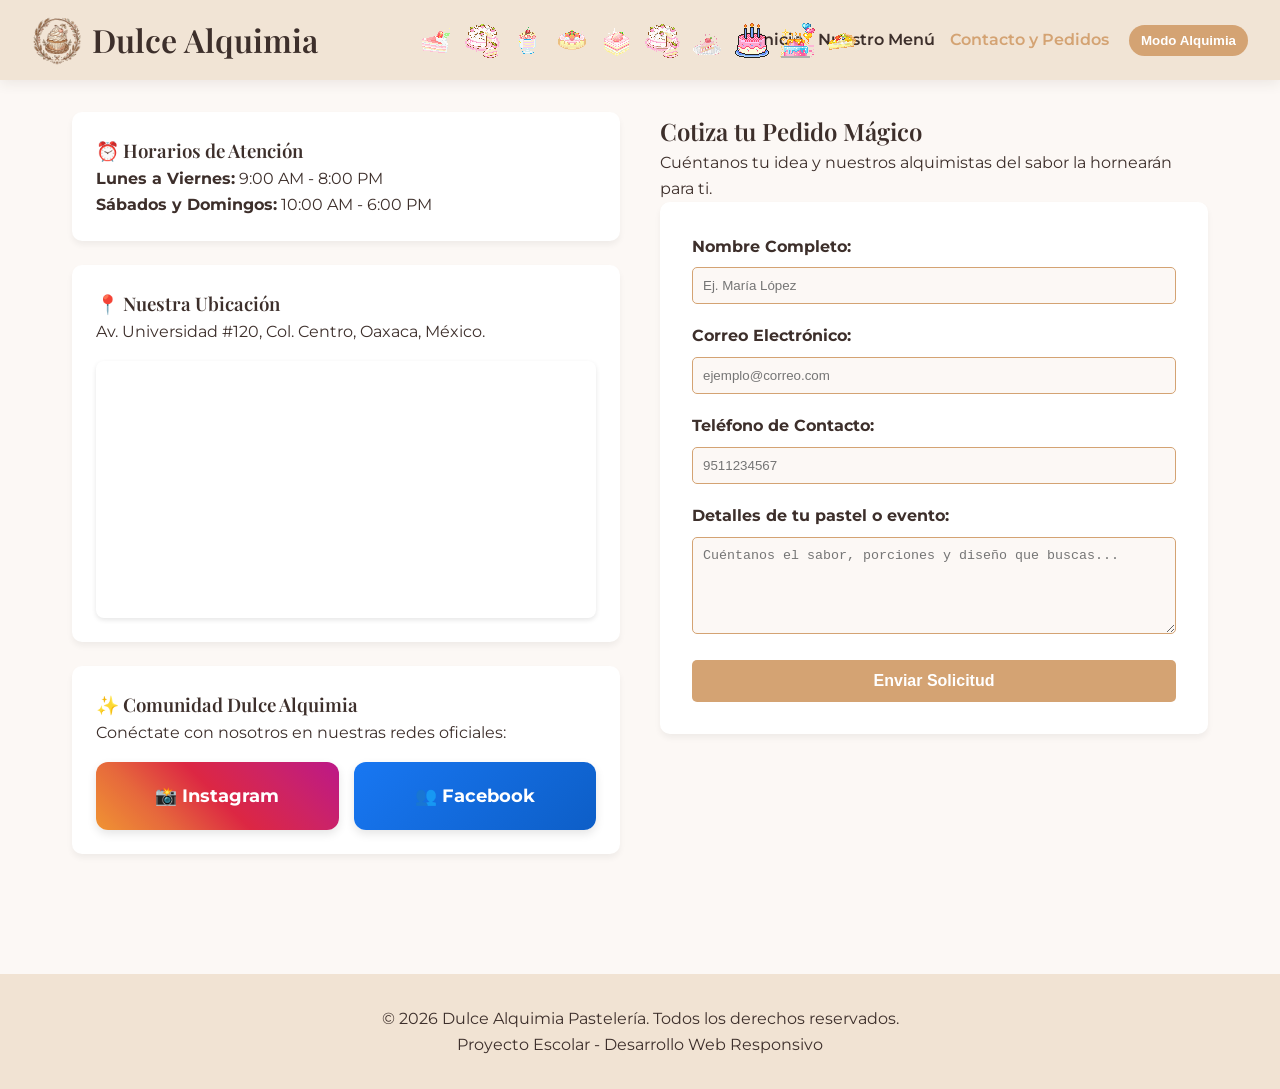
==== contacto.html @ 3d86c1a0 "Add files via upload" ====
<!DOCTYPE html>
<html lang="es">
<head>
    <meta charset="UTF-8">
    <meta name="viewport" content="width=device-width, initial-scale=1.0">
    <title>Contacto | Dulce Alquimia Pastelería</title>
    <link rel="preconnect" href="https://fonts.googleapis.com">
    <link rel="preconnect" href="https://fonts.gstatic.com" crossorigin>
    <link href="https://fonts.googleapis.com/css2?family=Montserrat:wght@400;600&family=Playfair+Display:ital,wght@0,600;1,400&display=swap" rel="stylesheet">
    <link rel="stylesheet" href="estilos.css">
    <script src="script.js" defer></script>
</head>
<body>

    <div class="lluvia-postres"></div>

    <header>
        <!-- Bloque Izquierdo: Logotipo -->
        <div class="logo-container">
            <img src="imagenes/logo.png" alt="Logotipo oficial de Dulce Alquimia Pastelería">
            <h1>Dulce Alquimia</h1>
        </div>

        <!-- BLOQUE CENTRAL AMPLADO: Vitrina de 10 GIFs locales en la barra -->
        <div class="vitrina-central">
            <img src="imagenes/postre1.gif" alt="Postre animado 1" class="gif-pixel">
            <img src="imagenes/postre2.gif" alt="Postre animado 2" class="gif-pixel">
            <img src="imagenes/postre3.gif" alt="Postre animado 3" class="gif-pixel">
            <img src="imagenes/postre4.gif" alt="Postre animado 4" class="gif-pixel">
            <img src="imagenes/postre5.gif" alt="Postre animado 5" class="gif-pixel">
            <img src="imagenes/postre6.gif" alt="Postre animado 6" class="gif-pixel">
            <img src="imagenes/postre7.gif" alt="Postre animado 7" class="gif-pixel">
            <img src="imagenes/postre8.gif" alt="Postre animado 8" class="gif-pixel">
            <img src="imagenes/postre9.gif" alt="Postre animado 9" class="gif-pixel">
            <img src="imagenes/postre10.gif" alt="Postre animado 10" class="gif-pixel">
        </div>

        <!-- Bloque Derecho: Enlaces de Navegación -->
        <nav>
            <ul>
                <li><a href="index.html">Inicio</a></li>
                <li><a href="menu.html">Nuestro Menú</a></li>
                <li><a href="contacto.html" class="active">Contacto y Pedidos</a></li>
            </ul>
            <button id="toggle-mode" class="btn-mode">Modo Alquimia</button>
        </nav>
    </header>

    <div class="wrapper-contenido">

        <main class="contacto-layout">
            <section class="info-negocio-col">
                <div class="bloque-info">
                    <h3>⏰ Horarios de Atención</h3>
                    <p><strong>Lunes a Viernes:</strong> 9:00 AM - 8:00 PM</p>
                    <p><strong>Sábados y Domingos:</strong> 10:00 AM - 6:00 PM</p>
                </div>

                <div class="bloque-info">
                    <h3>📍 Nuestra Ubicación</h3>
                    <p>Av. Universidad #120, Col. Centro, Oaxaca, México.</p>
                    <div class="mapa-contenedor">
                        <iframe src="https://www.google.com/maps/embed?pb=!1m18!1m12!1m3!1d3814.479262193262!2d-96.7233261!3d17.049109!2m3!1f0!2f0!3f0!3m2!1i1024!2i768!4f13.1!3m3!1m2!1s0x85c72216bf2ae665%3A0x7d022fa59da5e486!2sAv.%20Universidad%2C%20Oaxaca%20de%20Ju%C3%A1rez%2C%20Oax.!5e0!3m2!1ses-419!2smx!4v1710000000000!5m2!1ses-419!2smx" width="100%" height="250" style="border:0;" allowfullscreen="" loading="lazy" referrerpolicy="no-referrer-when-downgrade"></iframe>
                    </div>
                </div>

                <div class="bloque-info">
                    <h3>✨ Comunidad Dulce Alquimia</h3>
                    <p>Conéctate con nosotros en nuestras redes oficiales:</p>
                    <div class="grid-redes-mejorado">
                        <a href="https://www.instagram.com" target="_blank" class="card-red insta">
                            <span>📸 Instagram</span>
                        </a>
                        <a href="https://www.facebook.com" target="_blank" class="card-red face">
                            <span>👥 Facebook</span>
                        </a>
                    </div>
                </div>
            </section>

            <section class="formulario-col">
                <h2>Cotiza tu Pedido Mágico</h2>
                <p>Cuéntanos tu idea y nuestros alquimistas del sabor la hornearán para ti.</p>

                <form action="#" method="POST" class="formulario-contacto">
                    <div class="form-group">
                        <label for="nombre">Nombre Completo:</label>
                        <input type="text" id="nombre" name="nombre" placeholder="Ej. María López" required>
                    </div>

                    <div class="form-group">
                        <label for="correo">Correo Electrónico:</label>
                        <input type="email" id="correo" name="correo" placeholder="ejemplo@correo.com" required>
                    </div>

                    <div class="form-group">
                        <label for="telefono">Teléfono de Contacto:</label>
                        <input type="tel" id="telefono" name="telefono" placeholder="9511234567">
                    </div>

                    <div class="form-group">
                        <label for="mensaje">Detalles de tu pastel o evento:</label>
                        <textarea id="mensaje" name="mensaje" rows="5" placeholder="Cuéntanos el sabor, porciones y diseño que buscas..." required></textarea>
                    </div>

                    <button type="submit" class="btn-submit">Enviar Solicitud</button>
                </form>
            </section>
        </main>

    </div>

    <footer>
        <p>&copy; 2026 Dulce Alquimia Pastelería. Todos los derechos reservados.</p>
        <p>Proyecto Escolar - Desarrollo Web Responsivo</p>
    </footer>

</body>
</html>
---- estilos.css ----
/* ==========================================================================
   1. ESTILOS BASE Y TIPOGRAFÍA
   ========================================================================== */
* {
    margin: 0;
    padding: 0;
    box-sizing: border-box;
}

body {
    font-family: 'Montserrat', sans-serif;
    background-color: #fcf8f5; 
    color: #3d2f2b;           
    transition: background-color 0.4s ease, color 0.4s ease;
    line-height: 1.6;
}

h1, h2, h3, h4 {
    font-family: 'Playfair Display', serif;
    font-weight: 600;
}

/* ==========================================================================
   FORZADO DE MODO OSCURO GLOBAL STICKY
   ========================================================================== */
body.dark-mode {
    background-color: #1a1216 !important; 
    color: #f5ebe6 !important;           
}

body.dark-mode header {
    background-color: rgba(45, 31, 39, 0.95) !important; 
}

body.dark-mode nav ul li a {
    color: #f5ebe6 !important;
}

body.dark-mode .btn-mode {
    background-color: #e9c46a !important;
    color: #1a1216 !important;
}

body.dark-mode .gif-pixel {
    opacity: 1;
    filter: drop-shadow(0 0 6px rgba(233, 196, 106, 0.7)); /* Encendido de neón oro en la pasarela */
}

body.dark-mode .nuestra-historia,
body.dark-mode .redes-sociales {
    background-color: #2d1f27 !important;
}

body.dark-mode .producto-card,
body.dark-mode .bloque-info,
body.dark-mode .formulario-contacto,
body.dark-mode .modal-contenido,
body.dark-mode .postre-semana-card {
    background-color: #251b20 !important;
}

body.dark-mode .form-group input, 
body.dark-mode .form-group textarea {
    border: 1px solid #e9c46a !important;
    background-color: #1a1216 !important;
    color: #f5ebe6 !important;
}

body.dark-mode .btn-submit {
    background-color: #e9c46a !important;
    color: #1a1216 !important;
}

body.dark-mode .etiqueta-precio {
    background-color: #e9c46a !important;
    color: #1a1216 !important;
}

body.dark-mode .categoria,
body.dark-mode .categoria-especial {
    background-color: #2d1f27 !important;
    color: #e9c46a !important;
}

body.dark-mode .postre-badge {
    background-color: #e9c46a !important;
    color: #1a1216 !important;
}

body.dark-mode .precio-semana {
    color: #f5ebe6 !important;
}

body.dark-mode .descripcion-especial {
    color: #e2d4cc !important;
}

body.dark-mode .btn-cotizar-especial {
    background-color: #e9c46a !important;
    color: #1a1216 !important;
}

body.dark-mode .btn-cotizar-especial:hover {
    background-color: #f5ebe6 !important;
    color: #1a1216 !important;
}

body.dark-mode .insta-overlay {
    background-color: rgba(26, 18, 22, 0.8) !important;
}

body.dark-mode .insta-overlay span {
    color: #e9c46a !important;
}

body.dark-mode .cerrar-modal {
    color: #f5ebe6 !important;
}

body.dark-mode footer {
    background-color: #2d1f27 !important;
}

body.dark-mode .hero-overlay {
    background-color: rgba(26, 18, 22, 0.7) !important; 
}

body.dark-mode .subtitulo {
    color: #e2d4cc !important;
}

/* ==========================================================================
   2. MENÚ DE NAVEGACIÓN SUPERIOR CON PASARELA CENTRAL DE 10 GIFs PIXELART
   ========================================================================== */
.wrapper-contenido {
    margin-top: 80px;
}

header {
    background-color: rgba(241, 227, 211, 0.95); 
    backdrop-filter: blur(10px); 
    padding: 1rem 2rem;
    display: flex;             
    justify-content: space-between; 
    align-items: center;       
    transition: all 0.4s ease;
    box-shadow: 0 4px 12px rgba(61, 47, 43, 0.08);
    position: fixed;
    top: 0;
    left: 0;
    width: 100%;
    height: 80px;
    z-index: 999;
}

.logo-container {
    display: flex;             
    align-items: center;
    gap: 10px;
}

.logo-container img {
    width: 50px;
    height: 50px;
    object-fit: cover;
    border-radius: 50%;
}


/* --- ARQUITECTURA MAESTRA DE LA REFUERZO CENTRAL DE 10 GIFs --- */
.vitrina-central {
    display: flex;
    justify-content: center;
    align-items: center;
    gap: 10px; /* Estrechamos ligeramente el gap horizontal para encajar las 10 piezas limpiamente */
    position: absolute;
    left: 50%;
    transform: translateX(-50%); 
    height: 100%;
    max-width: 45%; /* Evita que choque con los laterales en pantallas medianas */
    pointer-events: none; 
}

.gif-pixel {
    width: 35px; /* Ajustamos el tamaño a 35px para una visualización perfectamente proporcionada */
    height: 35px;
    object-fit: contain;
    image-rendering: pixelated; 
    opacity: 0.85; 
    transition: all 0.4s ease;
}

/* Ondulación de vaivén escalonada para que los 10 postres bailen armónicamente */
.gif-pixel:nth-child(1)  { animation: flotadoVitrina 3s ease-in-out infinite; }
.gif-pixel:nth-child(2)  { animation: flotadoVitrina 3.2s ease-in-out infinite; animation-delay: 0.2s; }
.gif-pixel:nth-child(3)  { animation: flotadoVitrina 3s ease-in-out infinite; animation-delay: 0.4s; }
.gif-pixel:nth-child(4)  { animation: flotadoVitrina 3.4s ease-in-out infinite; animation-delay: 0.6s; }
.gif-pixel:nth-child(5)  { animation: flotadoVitrina 3s ease-in-out infinite; animation-delay: 0.8s; }
.gif-pixel:nth-child(6)  { animation: flotadoVitrina 3.2s ease-in-out infinite; animation-delay: 1s; }
.gif-pixel:nth-child(7)  { animation: flotadoVitrina 3s ease-in-out infinite; animation-delay: 1.2s; }
.gif-pixel:nth-child(8)  { animation: flotadoVitrina 3.4s ease-in-out infinite; animation-delay: 1.4s; }
.gif-pixel:nth-child(9)  { animation: flotadoVitrina 3s ease-in-out infinite; animation-delay: 1.6s; }
.gif-pixel:nth-child(10) { animation: flotadoVitrina 3.2s ease-in-out infinite; animation-delay: 1.8s; }

@keyframes flotadoVitrina {
    0% { transform: translateY(0px); }
    50% { transform: translateY(5px); }
    100% { transform: translateY(0px); }
}

nav {
    display: flex;             
    align-items: center;
    gap: 20px;
}

nav ul {
    display: flex;             
    list-style: none;
    gap: 15px;
}

nav ul li a {
    text-decoration: none;
    color: #3d2f2b;
    font-weight: 600;
    transition: all 0.4s ease;
}

nav ul li a:hover, nav ul li a.active {
    color: #d4a373; 
}

.btn-mode {
    background-color: #d4a373;
    color: #ffffff;
    border: none;
    padding: 8px 12px;
    border-radius: 20px;
    cursor: pointer;
    font-weight: bold;
    transition: all 0.4s ease;
}

/* ==========================================================================
   3. SECCIÓN HERO CON EFECTO PARALLAX INTERACTIVO
   ========================================================================== */
.hero-background {
    background-image: url('https://images.unsplash.com/photo-1509440159596-0249088772ff?w=1400&auto=format&fit=crop&q=80');
    background-size: cover;
    background-position: center;
    background-attachment: fixed; 
    width: 100%;
    min-height: 450px;
    display: flex;
    align-items: center;
    justify-content: center;
}

.hero-overlay {
    background-color: rgba(61, 47, 43, 0.6); 
    width: 100%;
    height: 100%;
    min-height: 450px;
    display: flex;
    flex-direction: column;
    align-items: center;
    justify-content: center;
    text-align: center;
    padding: 2rem;
}

.titulo-encantado {
    font-size: 3.5rem;
    font-style: italic; 
    color: #fcf8f5; 
    margin-bottom: 1rem;
    text-shadow: 0 2px 4px rgba(0,0,0,0.5);
}

.subtitulo {
    font-size: 1.3rem;
    max-width: 800px;
    margin: 0 auto 2rem auto;
    color: #5c4a45; 
    text-shadow: none; 
}

.hero-overlay .subtitulo {
    color: #f1e3d3;
    text-shadow: 0 1px 3px rgba(0,0,0,0.5);
}

.btn {
    display: inline-block;
    background-color: #d4a373;
    color: #ffffff;
    padding: 12px 25px;
    text-decoration: none;
    border-radius: 5px;
    font-weight: bold;
    transition: all 0.4s ease;
    box-shadow: 0 4px 6px rgba(0,0,0,0.2);
}

.btn:hover {
    opacity: 0.9;
    transform: translateY(-2px);
}

/* ==========================================================================
   4. COMPONENTE: EL POSTRE DE LA SEMANA
   ========================================================================== */
.postre-semana-container {
    position: relative;
    margin: 4rem auto;
    max-width: 1100px;
}

.postre-badge {
    position: absolute;
    top: -15px;
    left: 20px;
    background-color: #d4a373;
    color: #ffffff;
    padding: 6px 15px;
    border-radius: 20px;
    font-weight: bold;
    font-size: 0.9rem;
    z-index: 10;
    box-shadow: 0 4px 8px rgba(0,0,0,0.1);
    letter-spacing: 1px;
}

.postre-semana-card {
    display: flex;
    background-color: #ffffff;
    border-radius: 15px;
    overflow: hidden;
    box-shadow: 0 4px 20px rgba(0,0,0,0.05);
    transition: all 0.4s ease;
}

.postre-semana-img {
    flex: 1.2;
    min-height: 380px;
    overflow: hidden;
}

.postre-semana-img img {
    width: 100%;
    height: 100%;
    object-fit: cover;
    transition: transform 0.6s ease;
}

.postre-semana-card:hover .postre-semana-img img {
    transform: scale(1.05);
}

.postre-semana-info {
    flex: 1;
    padding: 3rem;
    display: flex;
    flex-direction: column;
    justify-content: center;
}

.categoria-especial {
    font-size: 0.85rem;
    text-transform: uppercase;
    color: #d4a373;
    font-weight: bold;
    letter-spacing: 2px;
    margin-bottom: 0.5rem;
}

.descripcion-especial {
    margin: 1rem 0 1.5rem 0;
    color: #5c4a45;
    font-size: 1rem;
    line-height: 1.7;
}

.postre-meta {
    display: flex;
    align-items: center;
    gap: 20px;
    margin-bottom: 2rem;
}

.precio-semana {
    font-size: 2rem;
    font-weight: bold;
    color: #3d2f2b;
    font-family: 'Playfair Display', serif;
}

.disponibilidad {
    font-size: 0.85rem;
    color: #a39185;
    font-style: italic;
}

.btn-cotizar-especial {
    display: inline-block;
    text-align: center;
    background-color: #3d2f2b;
    color: #ffffff;
    text-decoration: none;
    padding: 12px 25px;
    border-radius: 5px;
    font-weight: bold;
    transition: all 0.3s ease;
}

.btn-cotizar-especial:hover {
    background-color: #d4a373;
    transform: translateY(-2px);
}

/* ==========================================================================
   5. COMPONENTE: MOMENTOS ALQUIMIA (GRID ESTILO INSTAGRAM)
   ========================================================================== */
.momentos-seccion {
    margin: 5rem auto;
    max-width: 1200px;
    text-align: center;
}

.instagram-grid {
    display: grid;
    grid-template-columns: repeat(4, 1fr);
    gap: 20px;
    margin-top: 2.5rem;
}

.insta-item {
    position: relative;
    border-radius: 12px;
    overflow: hidden;
    height: 280px;
    box-shadow: 0 4px 10px rgba(0,0,0,0.05);
}

.insta-item img {
    width: 100%;
    height: 100%;
    object-fit: cover;
    transition: transform 0.5s ease;
}

.insta-overlay {
    position: absolute;
    top: 0;
    left: 0;
    width: 100%;
    height: 100%;
    background-color: rgba(61, 47, 43, 0.7);
    display: flex;
    align-items: center;
    justify-content: center;
    opacity: 0;
    transition: opacity 0.4s ease;
    padding: 1rem;
}

.insta-overlay span {
    color: #ffffff;
    font-weight: 600;
    font-size: 1.1rem;
    transform: translateY(20px);
    transition: transform 0.4s ease;
}

.insta-item:hover img {
    transform: scale(1.1);
}

.insta-item:hover .insta-overlay {
    opacity: 1;
}

.insta-item:hover .insta-overlay span {
    transform: translateY(0);
}

/* ==========================================================================
   6. HISTORIA Y SECCIONES INTERNAS
   ========================================================================== */
.nuestra-historia {
    background-color: #f1e3d3;
    padding: 3rem 2rem;
    border-radius: 10px;
    margin: 3rem auto;
    text-align: center;
    max-width: 1200px;
}

.historia-contenido p {
    max-width: 800px;
    margin: 1rem auto;
    font-size: 1.1rem;
}

.img-historia {
    width: 100%;
    max-height: 450px;
    object-fit: cover;
    border-radius: 8px;
    margin-top: 1.5rem;
    box-shadow: 0 4px 10px rgba(0,0,0,0.1);
}

/* ==========================================================================
   7. MAQUETACIÓN CON CSS GRID (Cuadrícula de Catálogo)
   ========================================================================== */
main {
    padding: 2rem;
    max-width: 1200px;
    margin: 0 auto;
}

.productos-container {
    display: grid;            
    grid-template-columns: 50% 50%; 
    gap: 30px;                
    position: relative;
    z-index: 2;
    margin-top: 0 !important;
}

.grid-destacados {
    display: grid;            
    grid-template-columns: 50% 50%; 
    gap: 30px;                
    margin-top: 2rem;
}

.producto-card {
    background-color: #ffffff; 
    border-radius: 10px;
    padding: 1.5rem;
    box-shadow: 0 4px 6px rgba(0,0,0,0.05);
    transition: all 0.4s ease;
}

.img-container {
    position: relative;
    width: 100%;
    height: 250px;
    overflow: hidden; 
    border-radius: 8px;
    margin-bottom: 1rem;
}

.img-container img {
    width: 100%;
    height: 100%;
    object-fit: cover;        
    transition: transform 0.5s ease;
}

.producto-card:hover img {
    transform: scale(1.15); 
}

.producto-card:hover {
    box-shadow: 0 8px 16px rgba(61, 47, 43, 0.2);
    transform: translateY(-5px);
}

.etiqueta-precio {
    position: absolute;
    top: 10px;
    right: 10px;
    background-color: #3d2f2b;
    color: #ffffff;
    padding: 5px 10px;
    border-radius: 20px;
    font-size: 0.9rem;
    font-weight: bold;
}

.categoria {
    display: inline-block;
    font-size: 0.8rem;
    text-transform: uppercase;
    letter-spacing: 1px;
    background-color: #f1e3d3;
    padding: 3px 8px;
    border-radius: 3px;
    margin-bottom: 0.5rem;
    font-weight: 600;
}

.btn-cotizar {
    display: block;
    text-align: center;
    background-color: transparent;
    color: #d4a373;
    border: 2px solid #d4a373;
    padding: 8px;
    border-radius: 5px;
    text-decoration: none;
    margin-top: 1rem;
    font-weight: bold;
    transition: all 0.3s ease;
}

.btn-cotizar:hover {
    background-color: #d4a373;
    color: #ffffff;
}

/* ==========================================================================
   8. FORMULARIO Y CONTACTO LAYOUT
   ========================================================================== */
.contacto-layout {
    display: flex;
    gap: 40px;
    margin-top: 2rem;
}

.info-negocio-col, .formulario-col {
    flex: 1; 
}

.bloque-info {
    background-color: #ffffff;
    padding: 1.5rem;
    border-radius: 10px;
    margin-bottom: 1.5rem;
    box-shadow: 0 4px 6px rgba(0,0,0,0.05);
}

.mapa-contenedor {
    margin-top: 1rem;
    border-radius: 8px;
    overflow: hidden;
    box-shadow: 0 2px 5px rgba(0,0,0,0.1);
}

.grid-redes-mejorado {
    display: flex;
    gap: 15px;
    margin-top: 1rem;
}

.card-red {
    flex: 1;
    text-align: center;
    padding: 20px 15px;
    text-decoration: none;
    color: #ffffff !important;
    font-weight: bold;
    font-size: 1.1rem;
    border-radius: 12px;
    display: flex;
    align-items: center;
    justify-content: center;
    transition: transform 0.4s cubic-bezier(0.175, 0.885, 0.32, 1.275), box-shadow 0.4s ease;
    box-shadow: 0 4px 10px rgba(0,0,0,0.1);
}

.insta { background: linear-gradient(45deg, #f09433 0%, #e6683c 25%, #dc2743 50%, #cc2366 75%, #bc1888 100%); }
.face { background: linear-gradient(135deg, #1877f2 0%, #0d5ec7 100%); }

.card-red:hover {
    transform: translateY(-8px) scale(1.03);
    box-shadow: 0 12px 20px rgba(0, 0, 0, 0.25);
}

.formulario-contacto {
    background-color: #ffffff;
    padding: 2rem;
    border-radius: 10px;
    box-shadow: 0 4px 6px rgba(0,0,0,0.05);
}

.form-group {
    margin-bottom: 1.2rem;
}

.form-group label {
    display: block;
    margin-bottom: 0.5rem;
    font-weight: bold;
}

.form-group input, .form-group textarea {
    width: 100%;
    padding: 10px;
    border: 1px solid #d4a373;
    border-radius: 5px;
    background-color: #fcf8f5;
    color: #3d2f2b;
}

.btn-submit {
    background-color: #d4a373;
    color: #ffffff;
    border: none;
    padding: 12px 20px;
    width: 100%;
    border-radius: 5px;
    cursor: pointer;
    font-size: 1rem;
    font-weight: bold;
}

.alerta-exito {
    background-color: #e8f5e9; 
    color: #2e7d32;           
    padding: 1rem;
    border-left: 5px solid #4caf50;
    border-radius: 4px;
    margin-bottom: 1.5rem;
    text-align: center;
    transition: opacity 0.5s ease;
}

/* ==========================================================================
   9. MODAL INTERACTIVO Y MINI GALERÍA
   ========================================================================== */
.modal-oculto {
    display: none; 
}

.modal-activo {
    display: flex; 
    position: fixed;
    z-index: 1001; 
    left: 0;
    top: 0;
    width: 100%;
    height: 100%;
    background-color: rgba(0,0,0,0.8); 
    align-items: center;
    justify-content: center;
}

.modal-contenido {
    background-color: #ffffff;
    padding: 2rem;
    border-radius: 10px;
    max-width: 500px;
    width: 90%;
    text-align: center;
    position: relative;
    box-shadow: 0 5px 15px rgba(0,0,0,0.3);
}

.cerrar-modal {
    position: absolute;
    top: 10px;
    right: 15px;
    font-size: 2rem;
    cursor: pointer;
    color: #3d2f2b;
    font-weight: bold;
}

#modal-img {
    width: 100%;
    max-height: 250px;
    object-fit: cover;
    border-radius: 8px;
    margin-bottom: 0.5rem;
}

.modal-galeria {
    display: flex;
    justify-content: center;
    gap: 10px;
    margin: 5px 0 15px 0;
}

.modal-galeria img {
    width: 60px;
    height: 60px;
    object-fit: cover;
    border-radius: 4px;
    cursor: pointer;
    border: 2px solid transparent;
    transition: all 0.3s ease;
}

.modal-galeria img:hover {
    border-color: #d4a373;
    transform: scale(1.05);
}

.precio-destacado {
    font-size: 1.5rem;
    color: #d4a373;
    font-weight: bold;
    margin-bottom: 1rem;
}

footer {
    text-align: center;
    padding: 2rem;
    background-color: #f1e3d3;
    margin-top: 4rem;
    transition: all 0.4s ease;
}

/* ==========================================================================
   10. BOTONES DE FILTRO DINÁMICO
   ========================================================================== */
.filtro-categorias {
    display: flex;
    justify-content: center;
    gap: 15px;
    margin: 2rem 0;
    flex-wrap: wrap;
}

.btn-filtro {
    background-color: transparent;
    color: #d4a373;
    border: 2px solid #d4a373;
    padding: 8px 18px;
    border-radius: 25px;
    cursor: pointer;
    font-weight: bold;
    font-family: 'Montserrat', sans-serif;
    transition: all 0.3s ease;
}

.btn-filtro:hover, .btn-filtro.activo {
    background-color: #d4a373;
    color: #ffffff;
    transform: scale(1.05);
}

body.dark-mode .btn-filtro {
    color: #e9c46a;
    border-color: #e9c46a;
}

body.dark-mode .btn-filtro:hover, body.dark-mode .btn-filtro.activo {
    background-color: #e9c46a;
    color: #1a1216;
}

.tarjeta-oculta {
    display: none !important;
}

/* ==========================================================================
   11. FONDO DE PARTÍCULAS ANIMADAS EN CSS PURO (MENÚ.HTML)
   ========================================================================== */
.escenario-animado {
    position: relative;
    width: 100%;
    background-color: #fcf8f5; 
    border-radius: 15px;
    padding: 2rem;
    overflow: hidden;
    transition: background-color 0.4s ease;
}

body.dark-mode .escenario-animado {
    background-color: #1a1216;
}

.particulas-css {
    position: absolute;
    top: 0;
    left: 0;
    width: 100%;
    height: 200%; 
    background-image: 
        radial-gradient(circle, rgba(212, 163, 115, 0.3) 2px, transparent 4px),
        radial-gradient(circle, rgba(233, 196, 106, 0.25) 3px, transparent 6px),
        radial-gradient(circle, rgba(212, 163, 115, 0.15) 1px, transparent 3px);
    background-size: 400px 400px;
    background-position: 0 0, 200px 200px, 100px 300px;
    animation: flotarMagia 25s linear infinite;
    pointer-events: none; 
    z-index: 1;
}

body.dark-mode .particulas-css {
    background-image: 
        radial-gradient(circle, rgba(239, 196, 106, 0.4) 2px, transparent 4px),
        radial-gradient(circle, rgba(245, 235, 230, 0.3) 3px, transparent 6px),
        radial-gradient(circle, rgba(233, 196, 106, 0.2) 1px, transparent 3px);
}

@keyframes flotarMagia {
    from { transform: translateY(0); }
    to { transform: translateY(-400px); }
}

/* ==========================================================================
   12. RESPONSIVIDAD GENERAL (Media Queries)
   ========================================================================== */
@media (max-width: 1050px) {
    .vitrina-central {
        display: none !important; /* Esconde los 10 GIFs en portátiles compactos antes de colisionar */
    }
}

@media (max-width: 900px) {
    .postre-semana-card {
        flex-direction: column;
    }
    .postre-semana-img {
        min-height: 250px;
    }
    .instagram-grid {
        grid-template-columns: repeat(2, 1fr); 
    }
}

@media (max-width: 768px) {
    header {
        flex-direction: column; 
        height: auto; 
        padding: 1rem;
    }
    .wrapper-contenido {
        margin-top: 140px; 
    }
    .contacto-layout {
        flex-direction: column; 
    }
}

@media (max-width: 500px) {
    header {
        position: static; 
    }
    .wrapper-contenido {
        margin-top: 0;
    }
    nav {
        flex-direction: column;
        gap: 10px;
    }
    nav ul {
        flex-direction: column; 
        text-align: center;
    }
    .productos-container, .grid-destacados {
        grid-template-columns: 100%; 
    }
    .titulo-encantado {
        font-size: 2.2rem;
    }
    .instagram-grid {
        grid-template-columns: 100%; 
    }
    .postre-semana-info {
        padding: 1.5rem;
    }
    .hero-background {
        background-attachment: scroll !important; 
    }
}
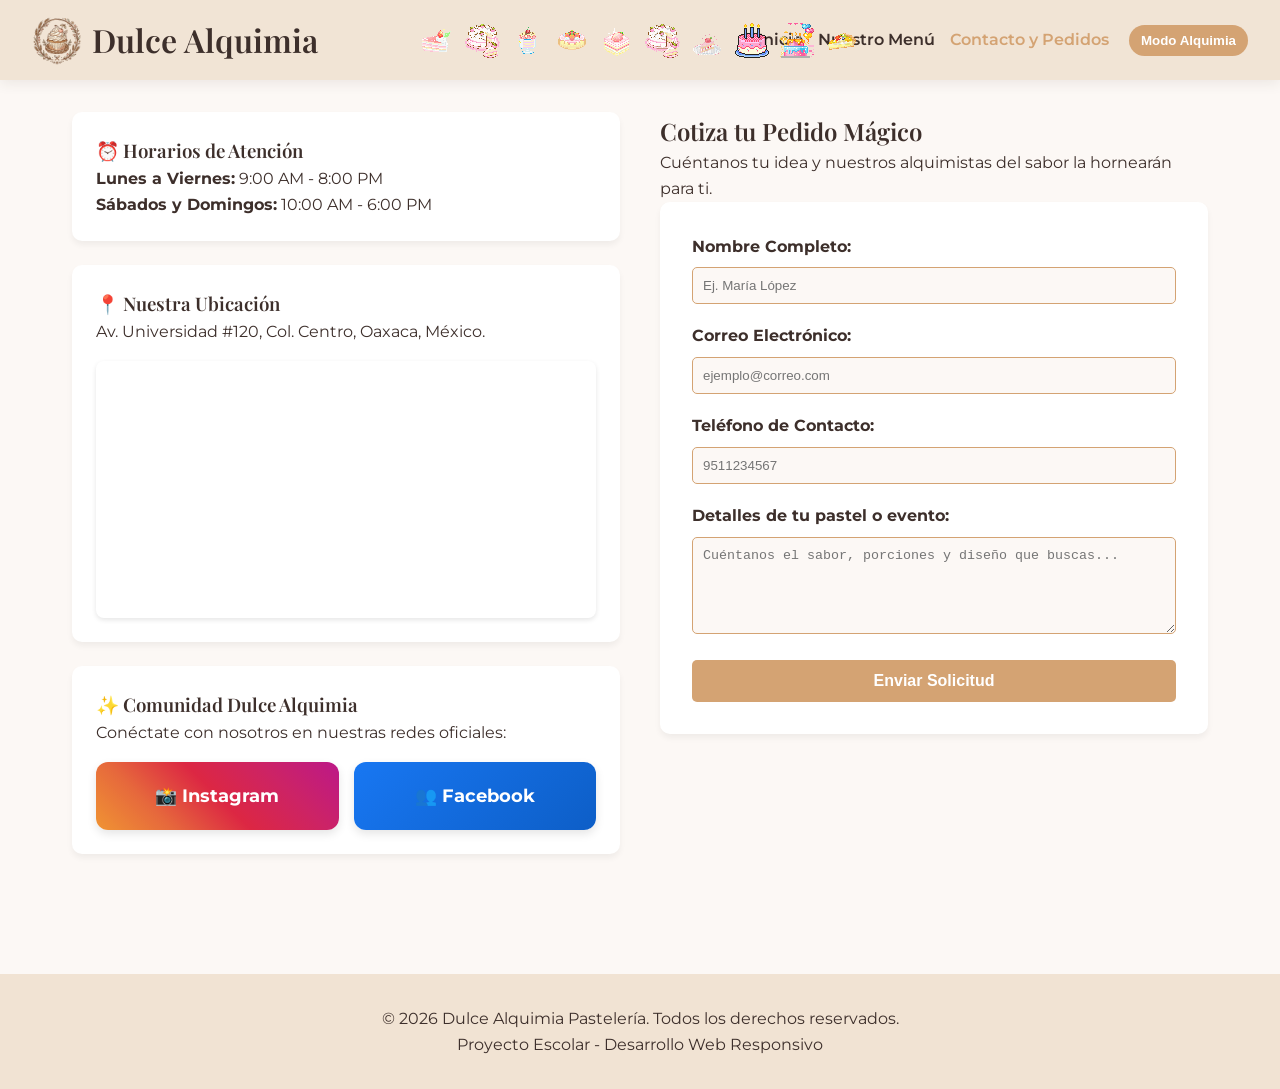
==== commit 1d793ba5: "Add files via upload" ====
--- a/contacto.html
+++ b/contacto.html
@@ -2,8 +2,9 @@
 <html lang="es">
 <head>
     <meta charset="UTF-8">
+    <link rel="icon" type="image/png" href="imagenes/logo.png">
     <meta name="viewport" content="width=device-width, initial-scale=1.0">
-    <title>Contacto | Dulce Alquimia Pastelería</title>
+    <title>Dulce Alquimia | Contacto y Pedidos</title>
     <link rel="preconnect" href="https://fonts.googleapis.com">
     <link rel="preconnect" href="https://fonts.gstatic.com" crossorigin>
     <link href="https://fonts.googleapis.com/css2?family=Montserrat:wght@400;600&family=Playfair+Display:ital,wght@0,600;1,400&display=swap" rel="stylesheet">
@@ -21,7 +22,7 @@
             <h1>Dulce Alquimia</h1>
         </div>
 
-        <!-- BLOQUE CENTRAL AMPLADO: Vitrina de 10 GIFs locales en la barra -->
+        <!-- BLOQUE CENTRAL: Vitrina de 10 GIFs locales en la barra -->
         <div class="vitrina-central">
             <img src="imagenes/postre1.gif" alt="Postre animado 1" class="gif-pixel">
             <img src="imagenes/postre2.gif" alt="Postre animado 2" class="gif-pixel">
--- a/estilos.css
+++ b/estilos.css
@@ -43,7 +43,7 @@
 
 body.dark-mode .gif-pixel {
     opacity: 1;
-    filter: drop-shadow(0 0 6px rgba(233, 196, 106, 0.7)); /* Encendido de neón oro en la pasarela */
+    filter: drop-shadow(0 0 6px rgba(233, 196, 106, 0.7)); 
 }
 
 body.dark-mode .nuestra-historia,
@@ -166,23 +166,22 @@
     border-radius: 50%;
 }
 
-
-/* --- ARQUITECTURA MAESTRA DE LA REFUERZO CENTRAL DE 10 GIFs --- */
+/* Pasarela de 10 GIFs Fijos en Computadora */
 .vitrina-central {
     display: flex;
     justify-content: center;
     align-items: center;
-    gap: 10px; /* Estrechamos ligeramente el gap horizontal para encajar las 10 piezas limpiamente */
+    gap: 10px; 
     position: absolute;
     left: 50%;
     transform: translateX(-50%); 
     height: 100%;
-    max-width: 45%; /* Evita que choque con los laterales en pantallas medianas */
+    max-width: 45%; 
     pointer-events: none; 
 }
 
 .gif-pixel {
-    width: 35px; /* Ajustamos el tamaño a 35px para una visualización perfectamente proporcionada */
+    width: 35px; 
     height: 35px;
     object-fit: contain;
     image-rendering: pixelated; 
@@ -190,7 +189,7 @@
     transition: all 0.4s ease;
 }
 
-/* Ondulación de vaivén escalonada para que los 10 postres bailen armónicamente */
+/* Ondulación independiente */
 .gif-pixel:nth-child(1)  { animation: flotadoVitrina 3s ease-in-out infinite; }
 .gif-pixel:nth-child(2)  { animation: flotadoVitrina 3.2s ease-in-out infinite; animation-delay: 0.2s; }
 .gif-pixel:nth-child(3)  { animation: flotadoVitrina 3s ease-in-out infinite; animation-delay: 0.4s; }
@@ -896,11 +895,11 @@
 }
 
 /* ==========================================================================
-   12. RESPONSIVIDAD GENERAL (Media Queries)
+   12. RESPONSIVIDAD GENERAL CORREGIDA (Media Queries)
    ========================================================================== */
 @media (max-width: 1050px) {
     .vitrina-central {
-        display: none !important; /* Esconde los 10 GIFs en portátiles compactos antes de colisionar */
+        display: none !important; /* Oculta los 10 GIFs en PC pequeñas para evitar colisiones */
     }
 }
 
@@ -933,17 +932,30 @@
 @media (max-width: 500px) {
     header {
         position: static; 
+        height: auto;
+        padding: 1rem;
     }
     .wrapper-contenido {
         margin-top: 0;
     }
     nav {
         flex-direction: column;
-        gap: 10px;
+        gap: 12px;
+        width: 100%;
     }
     nav ul {
         flex-direction: column; 
         text-align: center;
+        gap: 10px;
+        width: 100%;
+    }
+    nav ul li {
+        width: 100%;
+    }
+    nav ul li a {
+        display: block;
+        padding: 6px 0;
+        white-space: nowrap; /* ¡CORRECCIÓN MAESTRA! Evita saltos de renglón y parrafeado en móvil */
     }
     .productos-container, .grid-destacados {
         grid-template-columns: 100%; 
